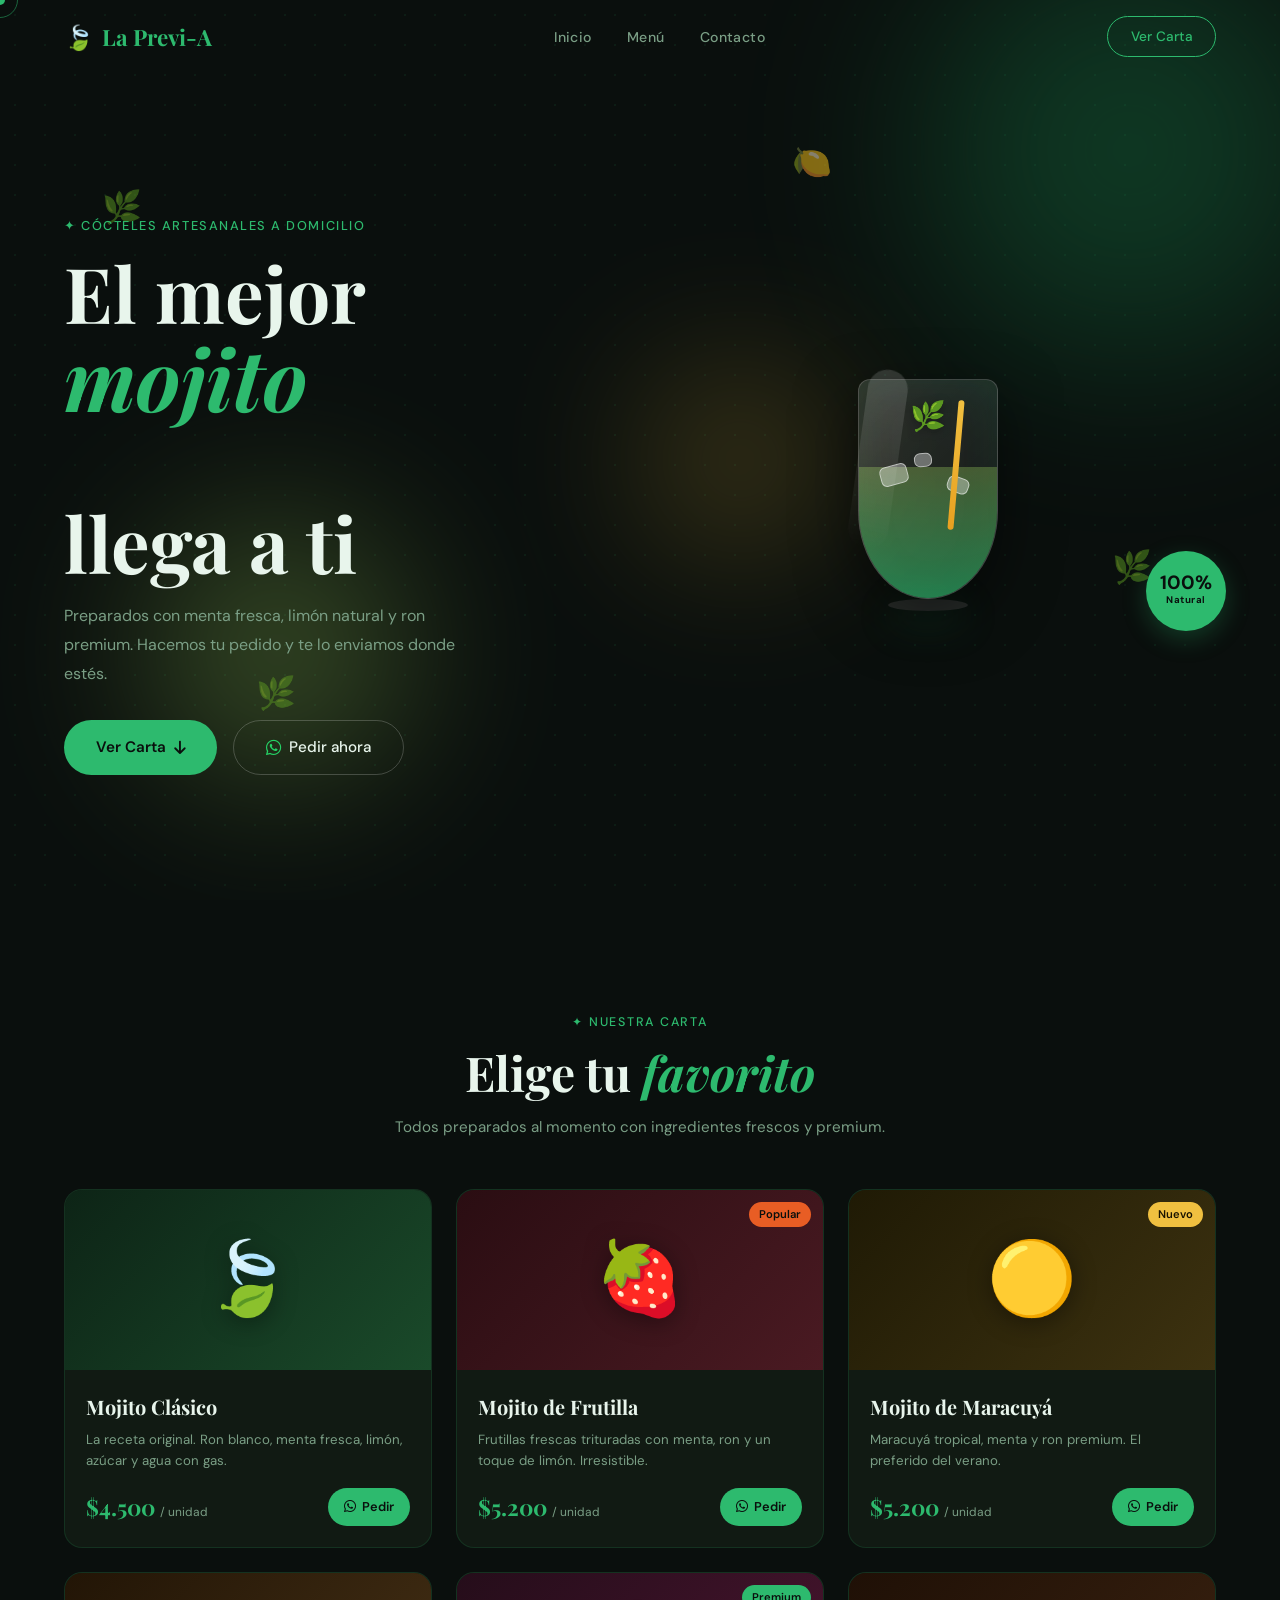
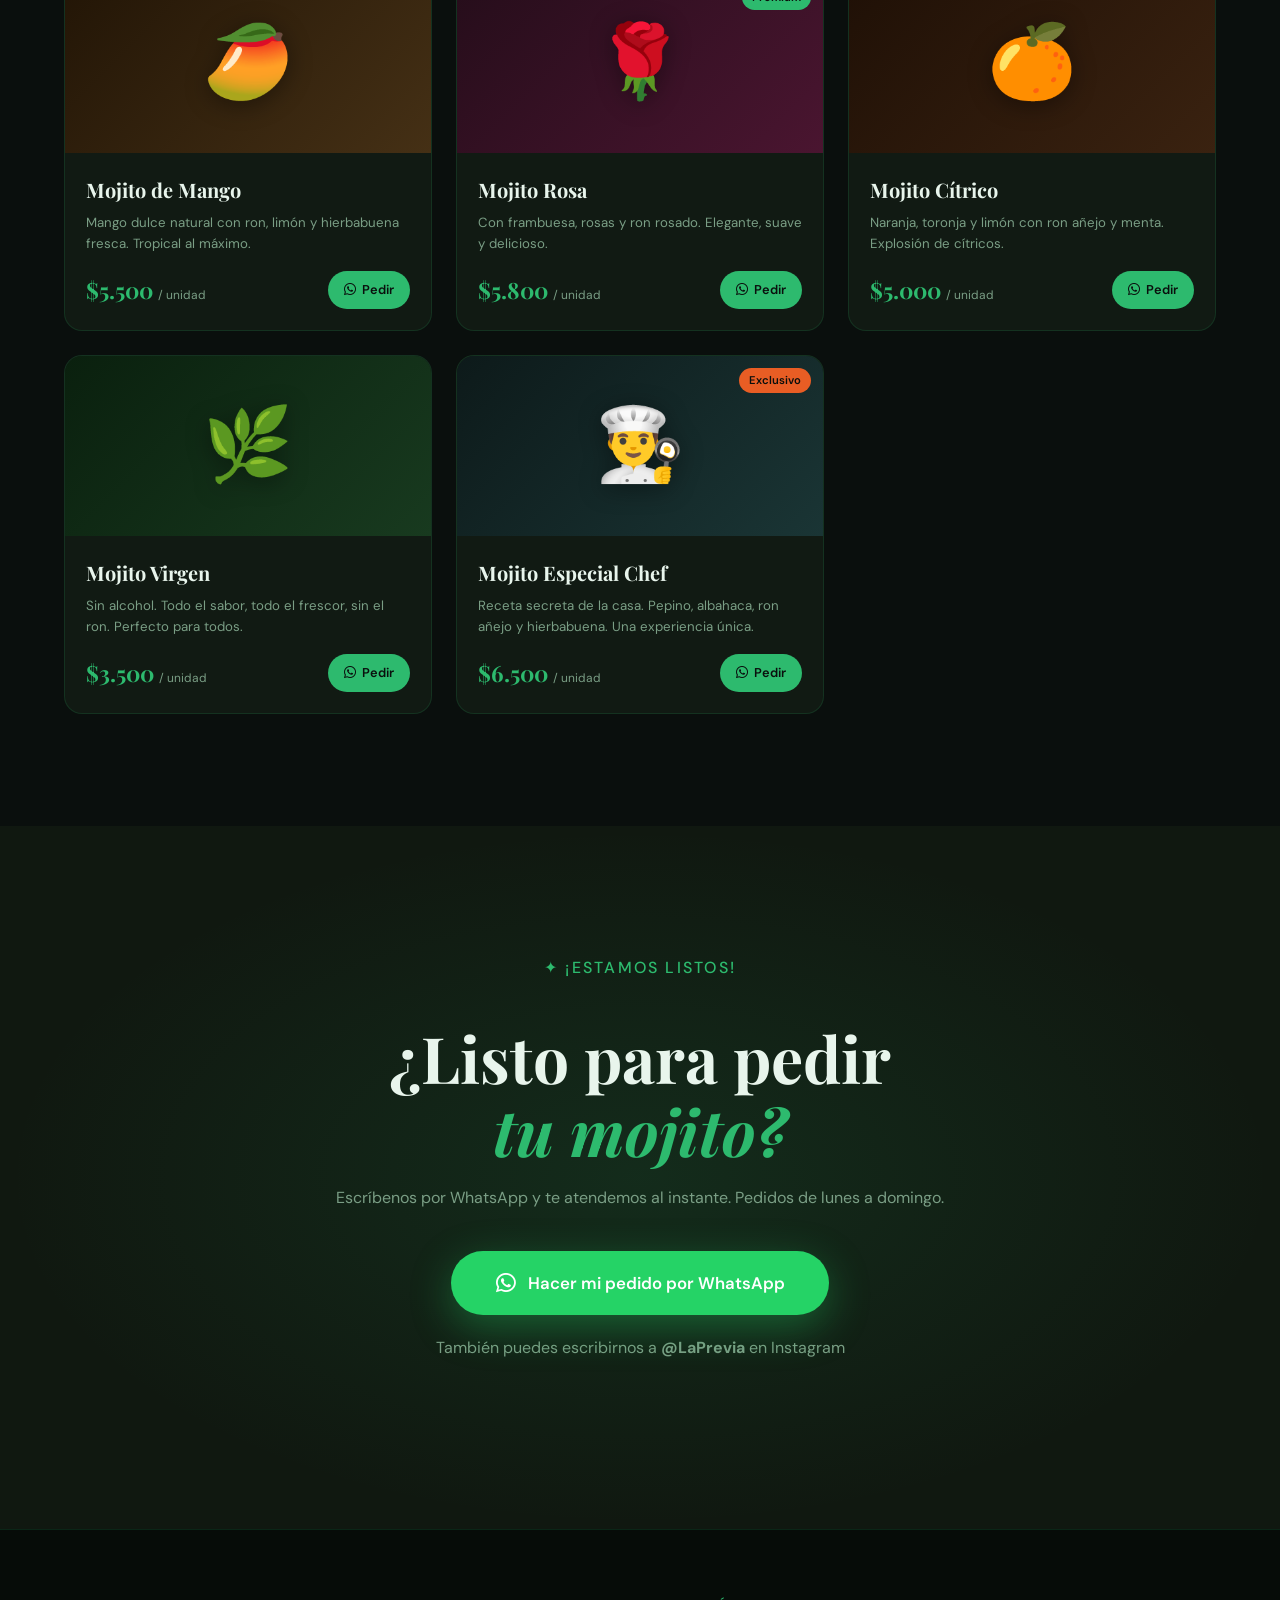
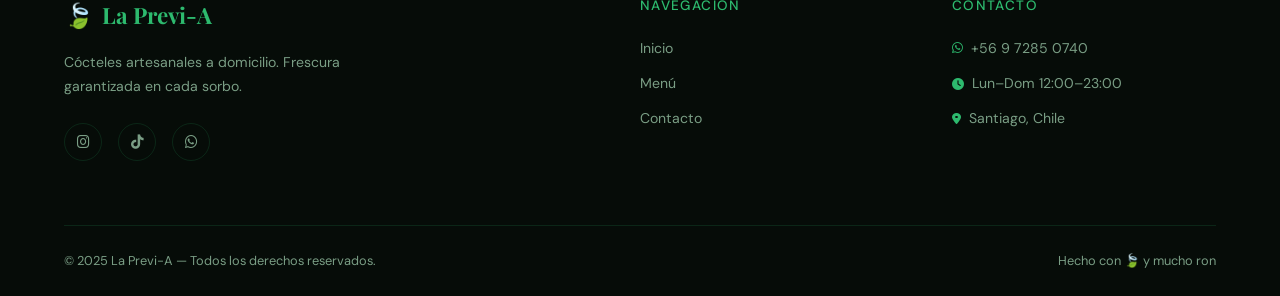
==== index.html @ ab35e369 "Rename inicio.html to index.html" ====
<!DOCTYPE html>
<html lang="es">
<head>
  <meta charset="UTF-8" />
  <meta name="viewport" content="width=device-width, initial-scale=1.0" />
  <title>La Previ-A — Cócteles Artesanales</title>
  <link rel="stylesheet" href="estilo.css" />
  <link href="https://fonts.googleapis.com/css2?family=Playfair+Display:ital,wght@0,400;0,700;1,400&family=DM+Sans:wght@300;400;500&display=swap" rel="stylesheet" />
  <link rel="stylesheet" href="https://cdnjs.cloudflare.com/ajax/libs/font-awesome/6.5.0/css/all.min.css" />
</head>
<body>

  <!-- Cursor personalizado -->
  <div class="cursor" id="cursor"></div>
  <div class="cursor-follower" id="cursor-follower"></div>

  <!-- NAV -->
  <nav class="navbar" id="navbar">
    <div class="nav-logo">
      <span class="logo-icon">🍃</span>
      <span class="logo-text">La Previ-A</span>
    </div>
    <ul class="nav-links">
      <li><a href="#inicio">Inicio</a></li>
      <li><a href="#catalogo">Menú</a></li>
      <li><a href="#contacto">Contacto</a></li>
    </ul>
    <a class="nav-cta" href="#catalogo">Ver Carta</a>
    <button class="hamburger" id="hamburger">
      <span></span><span></span><span></span>
    </button>
  </nav>

  <!-- MOBILE MENU -->
  <div class="mobile-menu" id="mobile-menu">
    <ul>
      <li><a href="#inicio" onclick="closeMobile()">Inicio</a></li>
      <li><a href="#catalogo" onclick="closeMobile()">Menú</a></li>
      <li><a href="#contacto" onclick="closeMobile()">Contacto</a></li>
    </ul>
  </div>

  <!-- HERO -->
  <section class="hero" id="inicio">
    <div class="hero-bg">
      <div class="hero-circles">
        <div class="circle c1"></div>
        <div class="circle c2"></div>
        <div class="circle c3"></div>
      </div>
      <div class="floating-leaves">
        <span class="leaf l1">🌿</span>
        <span class="leaf l2">🌿</span>
        <span class="leaf l3">🍋</span>
        <span class="leaf l4">🌿</span>
      </div>
    </div>
    <div class="hero-content">
      <p class="hero-tag fade-up">✦ Cócteles artesanales a domicilio</p>
      <h1 class="hero-title fade-up">El mejor<br /><em>mojito</em><br />llega a ti</h1>
      <p class="hero-desc fade-up">Preparados con menta fresca, limón natural y ron premium. Hacemos tu pedido y te lo enviamos donde estés.</p>
      <div class="hero-btns fade-up">
        <a href="#catalogo" class="btn-primary">Ver Carta <i class="fa-solid fa-arrow-down"></i></a>
        <a href="https://wa.me/56972850740?text=Hola!%20quiero%20hacer%20un%20pedido%20de%20mojitos%20🍃" target="_blank" class="btn-wsp">
          <i class="fa-brands fa-whatsapp"></i> Pedir ahora
        </a>
      </div>
    </div>
    <div class="hero-visual fade-up">
      <div class="glass-mockup">
        <div class="glass-body">
          <div class="liquid"></div>
          <div class="ice i1"></div>
          <div class="ice i2"></div>
          <div class="ice i3"></div>
          <div class="straw"></div>
          <div class="mint">🌿</div>
        </div>
        <div class="glass-shine"></div>
        <div class="glass-base"></div>
      </div>
      <div class="hero-badge">
        <span class="badge-num">100%</span>
        <span class="badge-txt">Natural</span>
      </div>
    </div>
  </section>



  <!-- CATALOGO -->
  <section class="catalogo" id="catalogo">
    <div class="section-header">
      <p class="section-tag">✦ Nuestra Carta</p>
      <h2 class="section-title">Elige tu <em>favorito</em></h2>
      <p class="section-sub">Todos preparados al momento con ingredientes frescos y premium.</p>
    </div>

    <!-- FILTROS -->


    <div class="cards-grid" id="cards-grid">
      <!-- Cards generadas por JS -->
    </div>
  </section>




  <!-- CTA WASA -->
  <section class="cta-wsp" id="contacto">
    <div class="cta-bg"></div>
    <div class="cta-content">
      <p class="section-tag light">✦ ¡Estamos listos!</p>
      <h2>¿Listo para pedir<br /><em>tu mojito?</em></h2>
      <p>Escríbenos por WhatsApp y te atendemos al instante. Pedidos de lunes a domingo.</p>
      <a href="https://wa.me/56972850740?text=Hola!%20quiero%20hacer%20un%20pedido%20de%20mojitos%20🍃" target="_blank" class="btn-wsp-big">
        <i class="fa-brands fa-whatsapp"></i>
        Hacer mi pedido por WhatsApp
        <span class="pulse-ring"></span>
      </a>
      <p class="cta-note">También puedes escribirnos a <strong>@LaPrevia</strong> en Instagram</p>
    </div>
  </section>

  <!-- FOOTER -->
  <footer class="footer">
    <div class="footer-top">
      <div class="footer-brand">
        <div class="nav-logo"><span class="logo-icon">🍃</span><span class="logo-text">La Previ-A</span></div>
        <p>Cócteles artesanales a domicilio. Frescura garantizada en cada sorbo.</p>
        <div class="socials">
          <a href="#"><i class="fa-brands fa-instagram"></i></a>
          <a href="#"><i class="fa-brands fa-tiktok"></i></a>
          <a href="https://wa.me/56972850740" target="_blank"><i class="fa-brands fa-whatsapp"></i></a>
        </div>
      </div>
      <div class="footer-links">
        <h4>Navegación</h4>
        <ul>
          <li><a href="#inicio">Inicio</a></li>
          <li><a href="#catalogo">Menú</a></li>
          <li><a href="#contacto">Contacto</a></li>
        </ul>
      </div>
      <div class="footer-links">
        <h4>Contacto</h4>
        <ul>
          <li><i class="fa-brands fa-whatsapp"></i> +56 9 7285 0740</li>
          <li><i class="fa-solid fa-clock"></i> Lun–Dom 12:00–23:00</li>
          <li><i class="fa-solid fa-location-dot"></i> Santiago, Chile</li>
        </ul>
      </div>
    </div>
    <div class="footer-bottom">
      <p>© 2025 La Previ-A — Todos los derechos reservados.</p>
      <p>Hecho con 🍃 y mucho ron</p>
    </div>
  </footer>

  <script src=".js"></script>
</body>
</html>
---- estilo.css ----
/* ===========================
   VARIABLES & RESET
=========================== */
:root {
  --verde: #2dba6e;
  --verde-dark: #1a9455;
  --verde-glow: rgba(45, 186, 110, 0.25);
  --lima: #a8e063;
  --oro: #f0c040;
  --bg: #0a0f0d;
  --bg2: #101810;
  --bg3: #152014;
  --card: #111a13;
  --card2: #162118;
  --border: rgba(45, 186, 110, 0.15);
  --text: #e8f5ec;
  --text-muted: #7a9e85;
  --font-display: 'Playfair Display', serif;
  --font-body: 'DM Sans', sans-serif;
  --radius: 18px;
  --radius-sm: 10px;
  --shadow: 0 20px 60px rgba(0,0,0,0.6);
  --transition: 0.3s cubic-bezier(0.4, 0, 0.2, 1);
}

*, *::before, *::after { box-sizing: border-box; margin: 0; padding: 0; }

html { scroll-behavior: smooth; }

body {
  background: var(--bg);
  color: var(--text);
  font-family: var(--font-body);
  font-size: 16px;
  line-height: 1.7;
  overflow-x: hidden;
  cursor: none;
}

a { text-decoration: none; color: inherit; }
ul { list-style: none; }
em { font-style: italic; color: var(--verde); }

/* ===========================
   CURSOR
=========================== */
.cursor {
  width: 10px; height: 10px;
  background: var(--verde);
  border-radius: 50%;
  position: fixed; top: 0; left: 0;
  pointer-events: none; z-index: 9999;
  transform: translate(-50%, -50%);
  transition: transform 0.1s;
}
.cursor-follower {
  width: 36px; height: 36px;
  border: 1.5px solid var(--verde);
  border-radius: 50%;
  position: fixed; top: 0; left: 0;
  pointer-events: none; z-index: 9998;
  transform: translate(-50%, -50%);
  transition: transform 0.15s, opacity 0.3s;
  opacity: 0.5;
}

/* ===========================
   NAVBAR
=========================== */
.navbar {
  position: fixed; top: 0; left: 0; right: 0; z-index: 1000;
  display: flex; align-items: center; justify-content: space-between;
  padding: 1rem 5%;
  background: transparent;
  transition: background var(--transition), backdrop-filter var(--transition), box-shadow var(--transition);
}
.navbar.scrolled {
  background: rgba(10, 15, 13, 0.92);
  backdrop-filter: blur(16px);
  box-shadow: 0 1px 0 var(--border);
}

.nav-logo { display: flex; align-items: center; gap: 8px; font-family: var(--font-display); font-size: 1.4rem; font-weight: 700; }
.logo-icon { font-size: 1.5rem; }
.logo-text { color: var(--verde); }

.nav-links { display: flex; gap: 2.2rem; }
.nav-links a {
  font-size: 0.88rem; font-weight: 500; letter-spacing: 0.03em;
  color: var(--text-muted);
  position: relative; padding-bottom: 2px;
  transition: color var(--transition);
}
.nav-links a::after {
  content: ''; position: absolute; left: 0; bottom: 0;
  width: 0; height: 1.5px; background: var(--verde);
  transition: width var(--transition);
}
.nav-links a:hover { color: var(--text); }
.nav-links a:hover::after { width: 100%; }

.nav-cta {
  padding: 0.5rem 1.4rem;
  border: 1.5px solid var(--verde);
  border-radius: 50px;
  font-size: 0.85rem; font-weight: 500;
  color: var(--verde);
  transition: background var(--transition), color var(--transition);
}
.nav-cta:hover { background: var(--verde); color: var(--bg); }

.hamburger { display: none; flex-direction: column; gap: 5px; background: none; border: none; cursor: pointer; padding: 4px; }
.hamburger span { display: block; width: 22px; height: 1.5px; background: var(--text); transition: var(--transition); }

/* ===========================
   MOBILE MENU
=========================== */
.mobile-menu {
  position: fixed; top: 0; left: 0; right: 0; bottom: 0; z-index: 900;
  background: var(--bg);
  display: flex; align-items: center; justify-content: center;
  transform: translateX(100%);
  transition: transform var(--transition);
}
.mobile-menu.open { transform: translateX(0); }
.mobile-menu ul { display: flex; flex-direction: column; gap: 2rem; text-align: center; }
.mobile-menu a { font-family: var(--font-display); font-size: 2rem; color: var(--text); }
.mobile-menu a:hover { color: var(--verde); }

/* ===========================
   BOTONES
=========================== */
.btn-primary {
  display: inline-flex; align-items: center; gap: 8px;
  padding: 0.85rem 2rem;
  background: var(--verde);
  color: var(--bg);
  font-weight: 600; font-size: 0.95rem;
  border-radius: 50px;
  transition: background var(--transition), transform var(--transition), box-shadow var(--transition);
  box-shadow: 0 0 0 0 var(--verde-glow);
}
.btn-primary:hover {
  background: var(--verde-dark);
  transform: translateY(-2px);
  box-shadow: 0 8px 30px var(--verde-glow);
}

.btn-wsp {
  display: inline-flex; align-items: center; gap: 8px;
  padding: 0.85rem 2rem;
  background: transparent;
  border: 1.5px solid rgba(255,255,255,0.2);
  color: var(--text);
  font-weight: 500; font-size: 0.95rem;
  border-radius: 50px;
  transition: border-color var(--transition), background var(--transition);
}
.btn-wsp:hover { border-color: #25d366; background: rgba(37, 211, 102, 0.1); }
.btn-wsp i { color: #25d366; font-size: 1.1rem; }

/* ===========================
   FADE-UP ANIMATION
=========================== */
.fade-up {
  opacity: 0;
  transform: translateY(30px);
  transition: opacity 0.7s ease, transform 0.7s ease;
}
.fade-up.visible { opacity: 1; transform: translateY(0); }
.fade-up:nth-child(1) { transition-delay: 0.1s; }
.fade-up:nth-child(2) { transition-delay: 0.2s; }
.fade-up:nth-child(3) { transition-delay: 0.35s; }
.fade-up:nth-child(4) { transition-delay: 0.5s; }

/* ===========================
   HERO
=========================== */
.hero {
  min-height: 100vh;
  display: grid; grid-template-columns: 1fr 1fr;
  align-items: center;
  padding: 0 5%;
  padding-top: 90px;
  position: relative;
  overflow: hidden;
}

.hero-bg { position: absolute; inset: 0; pointer-events: none; }

.hero-circles .circle {
  position: absolute; border-radius: 50%;
  filter: blur(80px); opacity: 0.4;
}
.c1 { width: 500px; height: 500px; background: radial-gradient(circle, #1a9455, transparent); top: -100px; right: -100px; }
.c2 { width: 300px; height: 300px; background: radial-gradient(circle, #a8e063, transparent); bottom: 100px; left: 10%; opacity: 0.2; }
.c3 { width: 200px; height: 200px; background: radial-gradient(circle, #f0c040, transparent); top: 40%; left: 50%; opacity: 0.15; }

/* Fondo con textura de puntos */
.hero::before {
  content: '';
  position: absolute; inset: 0;
  background-image: radial-gradient(circle, rgba(45,186,110,0.08) 1px, transparent 1px);
  background-size: 30px 30px;
  pointer-events: none;
}

.floating-leaves .leaf {
  position: absolute; font-size: 2rem;
  animation: floatLeaf 6s ease-in-out infinite;
  opacity: 0.5;
}
.l1 { top: 20%; left: 8%; animation-delay: 0s; }
.l2 { top: 60%; right: 10%; animation-delay: 1.5s; }
.l3 { top: 15%; right: 35%; animation-delay: 3s; font-size: 1.4rem; }
.l4 { bottom: 20%; left: 20%; animation-delay: 2s; font-size: 1.6rem; }

@keyframes floatLeaf {
  0%, 100% { transform: translateY(0) rotate(0deg); }
  50% { transform: translateY(-18px) rotate(8deg); }
}

.hero-content { z-index: 1; }

.hero-tag {
  font-size: 0.8rem; letter-spacing: 0.12em; font-weight: 500;
  color: var(--verde); text-transform: uppercase;
  margin-bottom: 1rem;
}

.hero-title {
  font-family: var(--font-display);
  font-size: clamp(3.5rem, 6vw, 5.5rem);
  line-height: 1.05;
  font-weight: 700;
  margin-bottom: 1.2rem;
}
.hero-title em { display: block; font-style: italic; color: var(--verde); font-size: 110%; }

.hero-desc {
  font-size: 1rem; color: var(--text-muted); max-width: 420px;
  margin-bottom: 2rem; line-height: 1.8;
}

.hero-btns { display: flex; gap: 1rem; flex-wrap: wrap; }

/* COPA ANIMADA */
.hero-visual {
  display: flex; justify-content: center; align-items: center;
  position: relative; z-index: 1;
}

.glass-mockup {
  position: relative; width: 180px;
  animation: glassFloat 4s ease-in-out infinite;
}

@keyframes glassFloat {
  0%, 100% { transform: translateY(0); }
  50% { transform: translateY(-18px); }
}

.glass-body {
  width: 140px; height: 220px; margin: 0 auto;
  background: linear-gradient(135deg, rgba(255,255,255,0.12), rgba(255,255,255,0.04));
  border: 1.5px solid rgba(255,255,255,0.18);
  border-radius: 12px 12px 50% 50% / 12px 12px 40% 40%;
  position: relative; overflow: hidden;
  backdrop-filter: blur(6px);
  box-shadow: inset 0 0 40px rgba(45,186,110,0.08), 0 20px 60px rgba(0,0,0,0.5);
}

.liquid {
  position: absolute; bottom: 0; left: 0; right: 0;
  height: 60%; 
  background: linear-gradient(to top, rgba(45,186,110,0.6), rgba(168,224,99,0.3));
  animation: liquidWave 3s ease-in-out infinite;
}
@keyframes liquidWave {
  0%, 100% { height: 60%; }
  50% { height: 58%; }
}

.ice {
  position: absolute;
  background: rgba(255,255,255,0.35);
  border-radius: 6px;
  border: 1px solid rgba(255,255,255,0.5);
}
.i1 { width: 28px; height: 20px; bottom: 52%; left: 15%; transform: rotate(-15deg); }
.i2 { width: 22px; height: 16px; bottom: 48%; right: 20%; transform: rotate(20deg); }
.i3 { width: 18px; height: 14px; bottom: 60%; left: 40%; transform: rotate(-5deg); }

.straw {
  position: absolute; right: 38px; top: 20px;
  width: 6px; height: 130px;
  background: linear-gradient(to bottom, #f0c040, #e8a020);
  border-radius: 3px;
  transform: rotate(5deg);
}

.mint {
  position: absolute; top: 12px; left: 50%;
  transform: translateX(-50%);
  font-size: 1.8rem;
  filter: drop-shadow(0 2px 4px rgba(0,0,0,0.3));
}

.glass-shine {
  position: absolute; top: -10px; left: 20px;
  width: 40px; height: 180px;
  background: linear-gradient(to bottom, rgba(255,255,255,0.15), transparent);
  transform: rotate(8deg); border-radius: 20px;
  pointer-events: none;
}

.glass-base {
  width: 80px; height: 12px; margin: 0 auto;
  background: rgba(255,255,255,0.12);
  border-radius: 50%;
  box-shadow: 0 10px 40px rgba(45,186,110,0.3);
}

.hero-badge {
  position: absolute; bottom: -20px; right: -10px;
  background: var(--verde);
  color: var(--bg);
  border-radius: 50%;
  width: 80px; height: 80px;
  display: flex; flex-direction: column;
  align-items: center; justify-content: center;
  font-weight: 700; box-shadow: 0 8px 24px var(--verde-glow);
  animation: badgePop 2s ease-in-out infinite;
}
@keyframes badgePop {
  0%, 100% { transform: scale(1); }
  50% { transform: scale(1.06); }
}
.badge-num { font-size: 1.2rem; line-height: 1; }
.badge-txt { font-size: 0.6rem; letter-spacing: 0.05em; }

/* ===========================
   STATS BAR
=========================== */
.stats-bar {
  display: flex; align-items: center; justify-content: center;
  gap: 0; padding: 3rem 5%;
  background: var(--bg2);
  border-top: 1px solid var(--border);
  border-bottom: 1px solid var(--border);
}
.stat {
  flex: 1; text-align: center; padding: 1rem 2rem;
}
.stat-num {
  font-family: var(--font-display);
  font-size: 3rem; font-weight: 700;
  color: var(--verde); display: inline;
}
.stat span:last-of-type { font-size: 2rem; color: var(--verde); }
.stat p { font-size: 0.8rem; color: var(--text-muted); letter-spacing: 0.08em; text-transform: uppercase; margin-top: 2px; }
.stat-div { width: 1px; height: 60px; background: var(--border); }

/* ===========================
   CATALOGO
=========================== */
.catalogo { padding: 7rem 5%; background: var(--bg); }

.section-header { text-align: center; margin-bottom: 3rem; }
.section-tag {
  font-size: 0.78rem; letter-spacing: 0.14em; font-weight: 500;
  color: var(--verde); text-transform: uppercase; margin-bottom: 0.7rem;
}
.section-title {
  font-family: var(--font-display);
  font-size: clamp(2rem, 4vw, 3rem);
  font-weight: 700; line-height: 1.2; margin-bottom: 0.8rem;
}
.section-sub { color: var(--text-muted); max-width: 500px; margin: 0 auto; font-size: 0.95rem; }

/* FILTROS */
.filtros {
  display: flex; gap: 0.7rem; justify-content: center;
  flex-wrap: wrap; margin-bottom: 3rem;
}
.filtro-btn {
  padding: 0.5rem 1.4rem;
  border-radius: 50px;
  border: 1.5px solid var(--border);
  background: transparent;
  color: var(--text-muted);
  font-family: var(--font-body);
  font-size: 0.85rem; font-weight: 500;
  cursor: pointer;
  transition: all var(--transition);
}
.filtro-btn.active, .filtro-btn:hover {
  background: var(--verde);
  border-color: var(--verde);
  color: var(--bg);
}

/* CARDS */
.cards-grid {
  display: grid;
  grid-template-columns: repeat(auto-fill, minmax(280px, 1fr));
  gap: 1.5rem;
}

.mojito-card {
  background: var(--card);
  border: 1px solid var(--border);
  border-radius: var(--radius);
  overflow: hidden;
  transition: transform var(--transition), box-shadow var(--transition), border-color var(--transition);
  cursor: pointer;
  position: relative;
}
.mojito-card:hover {
  transform: translateY(-6px);
  box-shadow: 0 20px 50px rgba(45,186,110,0.15);
  border-color: rgba(45,186,110,0.4);
}

.card-emoji-bg {
  height: 180px;
  display: flex; align-items: center; justify-content: center;
  font-size: 4.5rem;
  position: relative;
  overflow: hidden;
}
.card-emoji-bg::before {
  content: '';
  position: absolute; inset: 0;
  background: var(--card-bg, linear-gradient(135deg, #152014, #1a2e1a));
}
.card-emoji { position: relative; z-index: 1; filter: drop-shadow(0 4px 12px rgba(0,0,0,0.4)); }

.card-badge-top {
  position: absolute; top: 12px; right: 12px; z-index: 2;
  padding: 3px 10px;
  border-radius: 50px;
  font-size: 0.7rem; font-weight: 600;
  background: var(--verde); color: var(--bg);
}
.card-badge-top.hot { background: #e85d24; }
.card-badge-top.new { background: var(--oro); color: #1a1400; }

.card-body { padding: 1.3rem; }
.card-name {
  font-family: var(--font-display);
  font-size: 1.25rem; font-weight: 700;
  margin-bottom: 0.3rem;
}
.card-desc { font-size: 0.83rem; color: var(--text-muted); margin-bottom: 1rem; line-height: 1.6; }

.card-footer {
  display: flex; align-items: center; justify-content: space-between;
}
.card-price {
  font-size: 1.4rem; font-weight: 700;
  font-family: var(--font-display); color: var(--verde);
}
.card-price small { font-size: 0.75rem; color: var(--text-muted); font-family: var(--font-body); font-weight: 400; }

.card-btn {
  display: inline-flex; align-items: center; gap: 6px;
  padding: 0.5rem 1rem;
  background: var(--verde);
  color: var(--bg);
  border-radius: 50px;
  font-size: 0.8rem; font-weight: 600;
  border: none; cursor: pointer;
  font-family: var(--font-body);
  transition: background var(--transition), transform var(--transition);
}
.card-btn:hover { background: var(--verde-dark); transform: scale(1.05); }
.card-btn i { font-size: 0.85rem; }

/* ===========================
   NOSOTROS
=========================== */
.nosotros {
  padding: 7rem 5%;
  display: grid; grid-template-columns: 1fr 1fr;
  gap: 5rem; align-items: center;
  background: var(--bg2);
}

.img-frame {
  width: 100%; aspect-ratio: 4/5;
  border-radius: var(--radius);
  border: 1px solid var(--border);
  overflow: hidden; position: relative;
}

.img-placeholder {
  width: 100%; height: 100%;
  background: linear-gradient(135deg, var(--bg3), var(--card2));
  display: flex; flex-direction: column;
  align-items: center; justify-content: center;
  gap: 1rem;
}
.img-placeholder span { font-size: 6rem; filter: drop-shadow(0 8px 24px rgba(45,186,110,0.3)); }
.img-placeholder p { font-family: var(--font-display); font-size: 1.5rem; color: var(--text-muted); }

.nosotros-content .section-title { text-align: left; }
.nosotros-content p { color: var(--text-muted); margin-bottom: 1.8rem; line-height: 1.8; }

.feature-list { margin-bottom: 2rem; display: flex; flex-direction: column; gap: 0.7rem; }
.feature-list li { display: flex; align-items: center; gap: 0.8rem; font-size: 0.9rem; }
.feature-list i { color: var(--verde); font-size: 0.8rem; }

/* ===========================
   TESTIMONIOS
=========================== */
.testimonios {
  padding: 7rem 5%;
  background: var(--bg);
}

.testimonios-grid {
  display: grid; grid-template-columns: repeat(3, 1fr);
  gap: 1.5rem; margin-top: 3rem;
}

.testimonio-card {
  background: var(--card);
  border: 1px solid var(--border);
  border-radius: var(--radius);
  padding: 2rem;
  transition: transform var(--transition);
}
.testimonio-card:hover { transform: translateY(-4px); }
.testimonio-card.featured {
  background: linear-gradient(135deg, var(--bg3), var(--card2));
  border-color: rgba(45,186,110,0.3);
  transform: translateY(-10px);
  box-shadow: 0 20px 50px rgba(45,186,110,0.1);
}

.stars { color: var(--oro); font-size: 1rem; margin-bottom: 1rem; letter-spacing: 2px; }
.testimonio-card p { font-size: 0.9rem; color: var(--text-muted); line-height: 1.7; margin-bottom: 1.5rem; font-style: italic; }

.autor { display: flex; align-items: center; gap: 0.8rem; }
.avatar {
  width: 40px; height: 40px; border-radius: 50%;
  background: var(--verde-dark);
  display: flex; align-items: center; justify-content: center;
  font-weight: 700; color: white; font-size: 0.9rem;
  flex-shrink: 0;
}
.autor strong { display: block; font-size: 0.9rem; }
.autor small { color: var(--text-muted); font-size: 0.78rem; }

/* ===========================
   CTA WHATSAPP
=========================== */
.cta-wsp {
  padding: 8rem 5%;
  text-align: center;
  background: var(--bg2);
  position: relative;
  overflow: hidden;
}

.cta-bg {
  position: absolute; inset: 0;
  background: radial-gradient(ellipse at center, rgba(45,186,110,0.12) 0%, transparent 70%);
  pointer-events: none;
}

.cta-content { position: relative; z-index: 1; }

.section-tag.light { color: var(--verde); }
.cta-content h2 {
  font-family: var(--font-display);
  font-size: clamp(2.5rem, 5vw, 4rem);
  font-weight: 700; margin-bottom: 1rem; line-height: 1.15;
}
.cta-content p { color: var(--text-muted); margin-bottom: 2.5rem; font-size: 1rem; }

.btn-wsp-big {
  display: inline-flex; align-items: center; gap: 12px;
  padding: 1.1rem 2.8rem;
  background: #25d366;
  color: white;
  font-size: 1.05rem; font-weight: 600;
  border-radius: 50px;
  position: relative;
  box-shadow: 0 12px 40px rgba(37,211,102,0.35);
  transition: transform var(--transition), box-shadow var(--transition);
}
.btn-wsp-big i { font-size: 1.4rem; }
.btn-wsp-big:hover {
  transform: translateY(-3px) scale(1.03);
  box-shadow: 0 20px 50px rgba(37,211,102,0.5);
}

.pulse-ring {
  position: absolute; inset: -4px;
  border: 2px solid #25d366;
  border-radius: 50px;
  animation: pulse 2s ease-out infinite;
  opacity: 0;
}
@keyframes pulse {
  0% { transform: scale(1); opacity: 0.7; }
  100% { transform: scale(1.15); opacity: 0; }
}

.cta-note { margin-top: 1.2rem; font-size: 0.85rem; color: var(--text-muted); }

/* ===========================
   FOOTER
=========================== */
.footer {
  background: #060c08;
  border-top: 1px solid var(--border);
  padding: 0 5%;
}

.footer-top {
  display: grid; grid-template-columns: 2fr 1fr 1fr;
  gap: 3rem; padding: 4rem 0;
  border-bottom: 1px solid var(--border);
}

.footer-brand .nav-logo { margin-bottom: 1rem; }
.footer-brand p { font-size: 0.88rem; color: var(--text-muted); line-height: 1.7; max-width: 280px; margin-bottom: 1.5rem; }

.socials { display: flex; gap: 1rem; }
.socials a {
  width: 38px; height: 38px;
  border-radius: 50%;
  border: 1px solid var(--border);
  display: flex; align-items: center; justify-content: center;
  color: var(--text-muted); font-size: 0.9rem;
  transition: all var(--transition);
}
.socials a:hover { border-color: var(--verde); color: var(--verde); }

.footer-links h4 { font-size: 0.85rem; letter-spacing: 0.1em; text-transform: uppercase; color: var(--verde); margin-bottom: 1.2rem; font-weight: 500; }
.footer-links ul { display: flex; flex-direction: column; gap: 0.7rem; }
.footer-links li, .footer-links a { font-size: 0.88rem; color: var(--text-muted); display: flex; align-items: center; gap: 0.5rem; transition: color var(--transition); }
.footer-links a:hover { color: var(--text); }
.footer-links i { font-size: 0.75rem; color: var(--verde); }

.footer-bottom {
  display: flex; align-items: center; justify-content: space-between;
  padding: 1.5rem 0;
  font-size: 0.8rem; color: var(--text-muted);
}

/* ===========================
   RESPONSIVE
=========================== */
@media (max-width: 900px) {
  .hero { grid-template-columns: 1fr; text-align: center; gap: 3rem; padding-top: 100px; }
  .hero-desc { margin: 0 auto 2rem; }
  .hero-btns { justify-content: center; }
  .hero-visual { order: -1; }
  .nav-links, .nav-cta { display: none; }
  .hamburger { display: flex; }
  .nosotros { grid-template-columns: 1fr; gap: 2.5rem; }
  .nosotros-img { max-height: 300px; overflow: hidden; }
  .testimonios-grid { grid-template-columns: 1fr; }
  .testimonio-card.featured { transform: none; }
  .footer-top { grid-template-columns: 1fr 1fr; }
  .footer-brand { grid-column: 1 / -1; }
}

@media (max-width: 600px) {
  .stats-bar { flex-wrap: wrap; gap: 1.5rem; }
  .stat-div { display: none; }
  .footer-top { grid-template-columns: 1fr; }
  .footer-bottom { flex-direction: column; gap: 0.5rem; text-align: center; }
  .hero-title { font-size: 3rem; }
  .cta-content h2 { font-size: 2.2rem; }
}
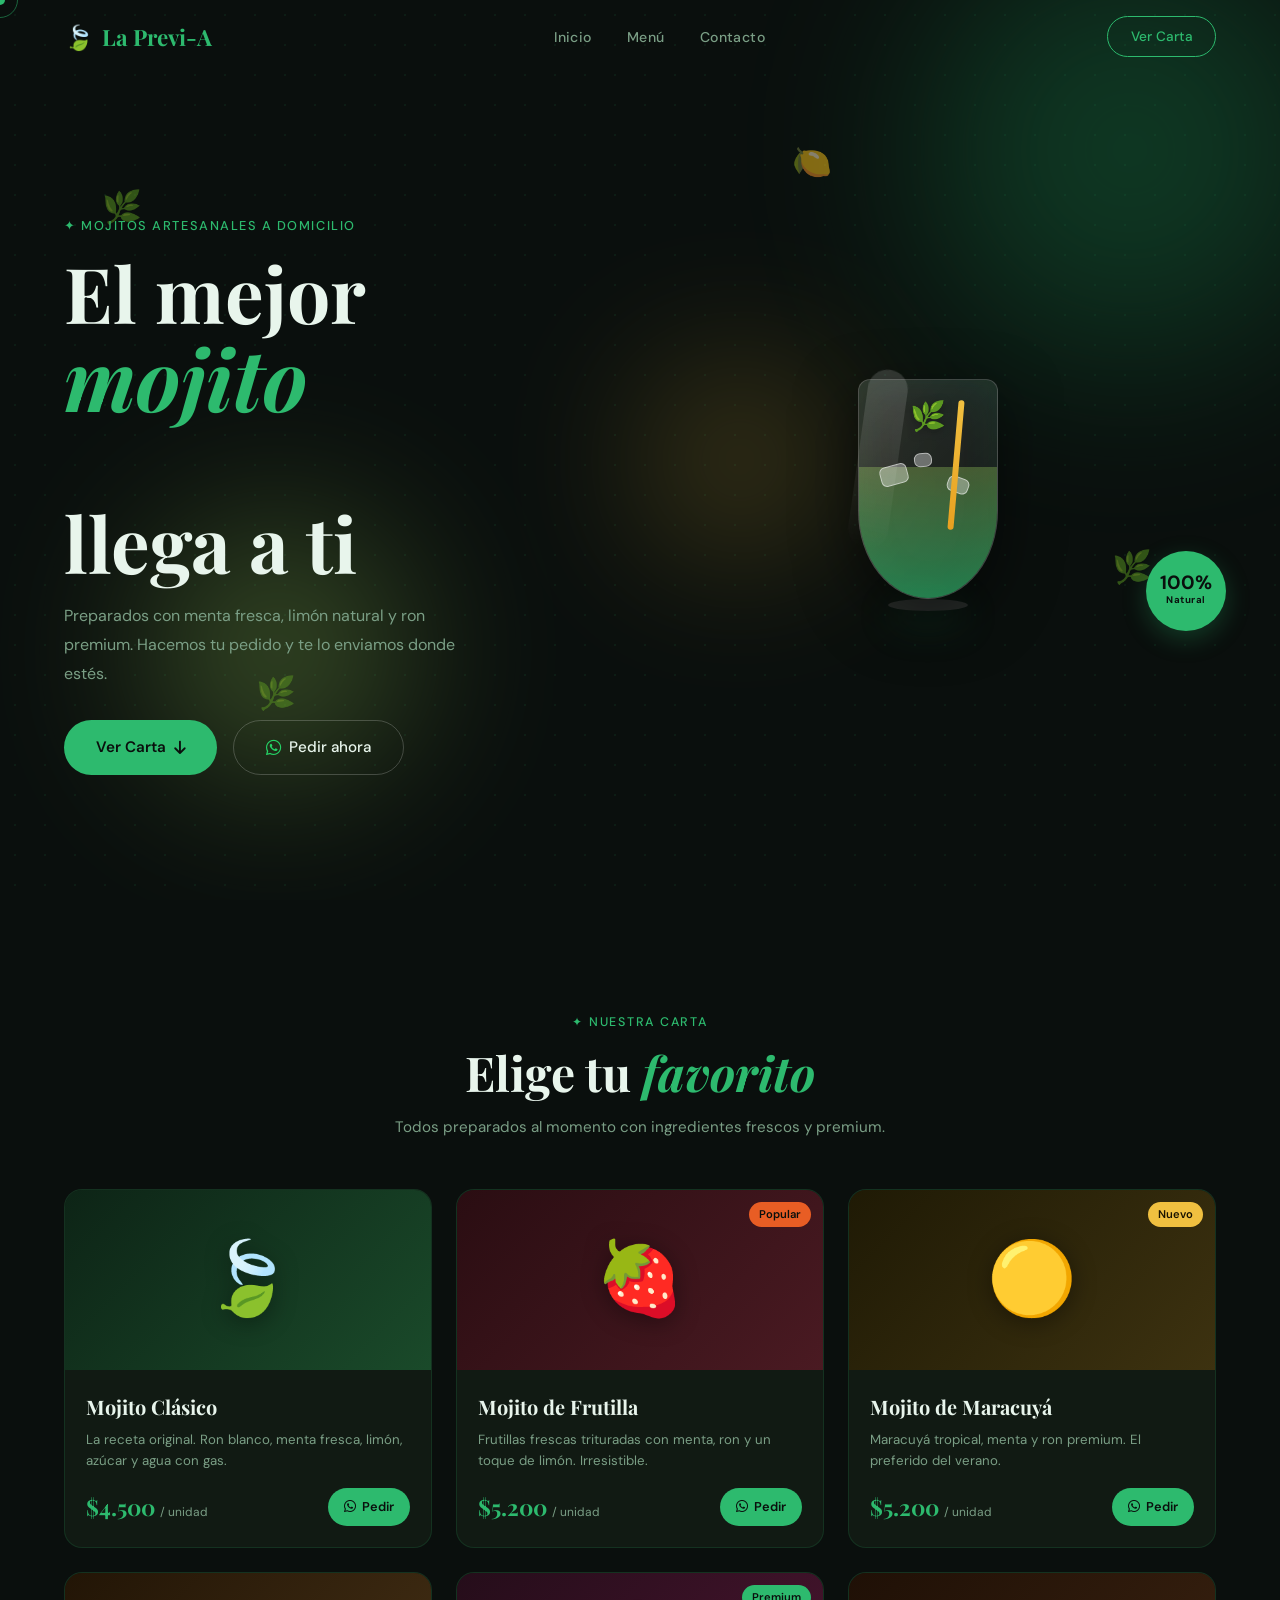
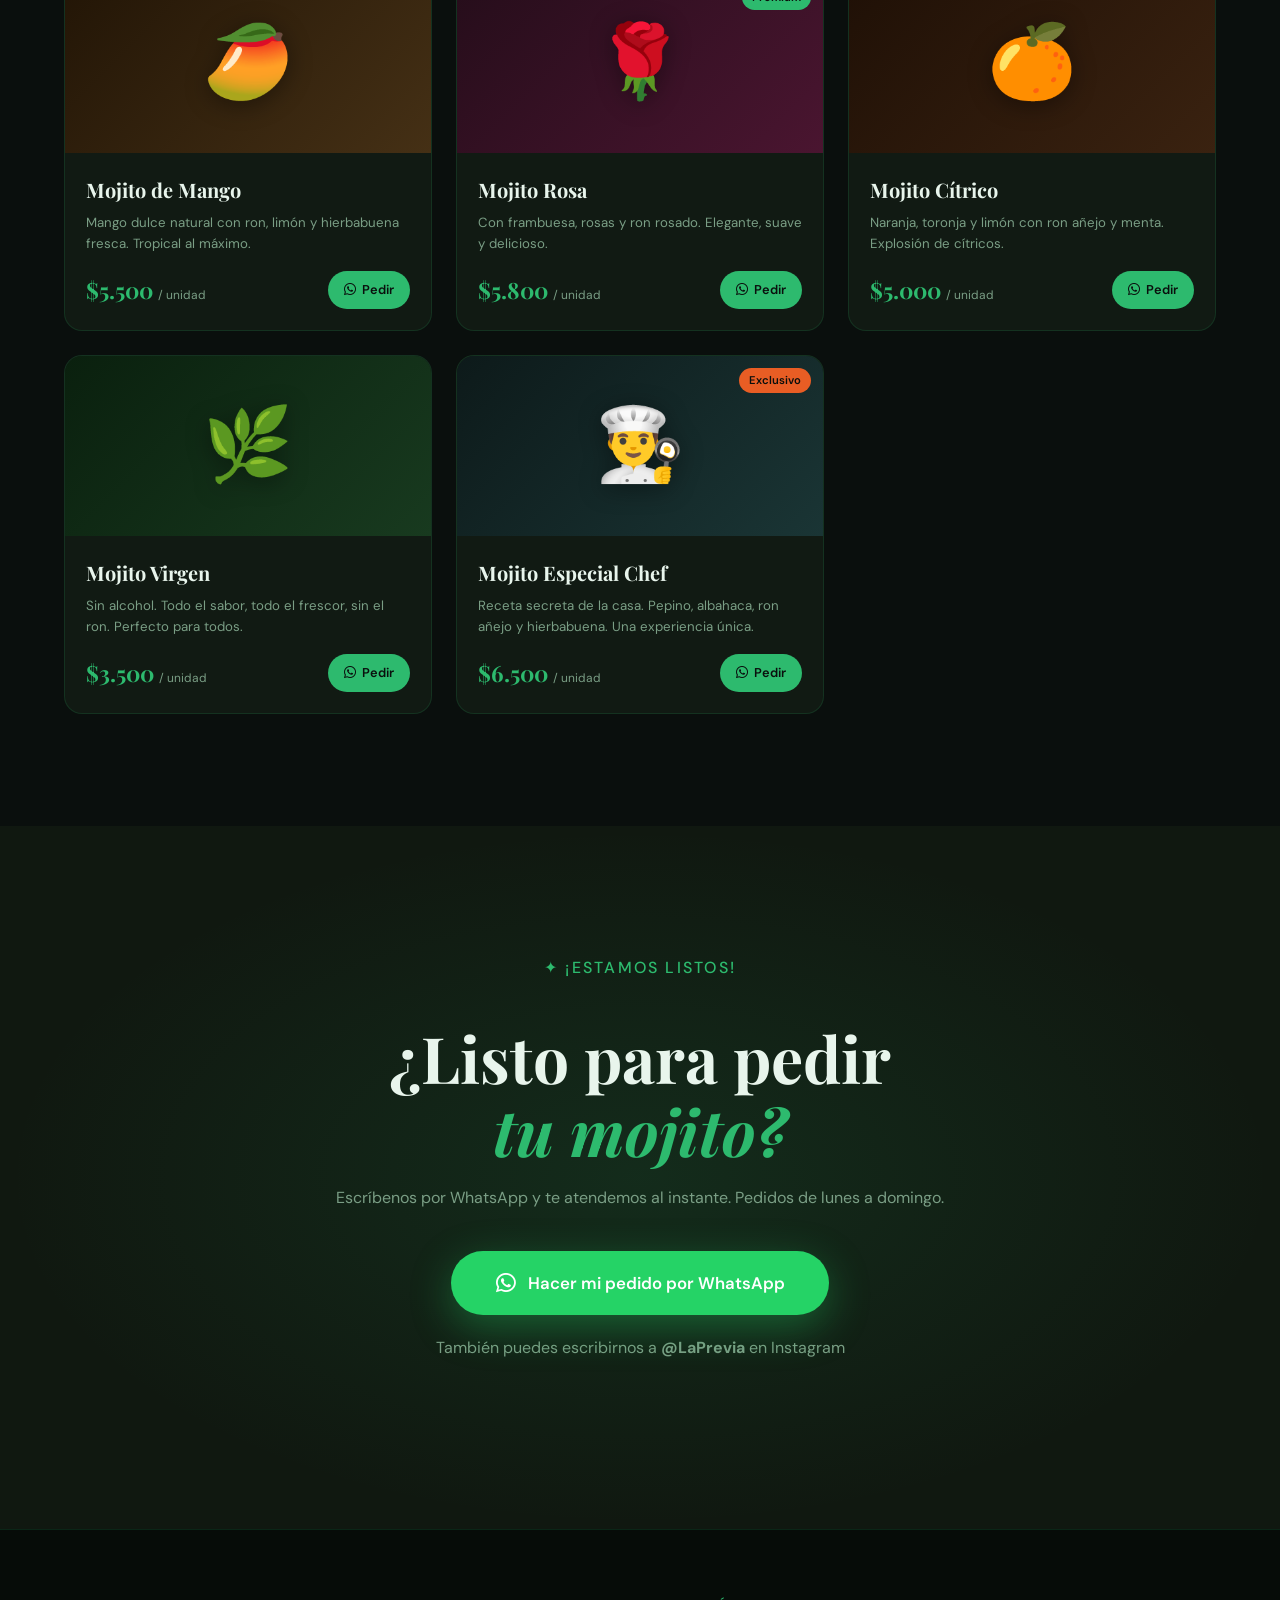
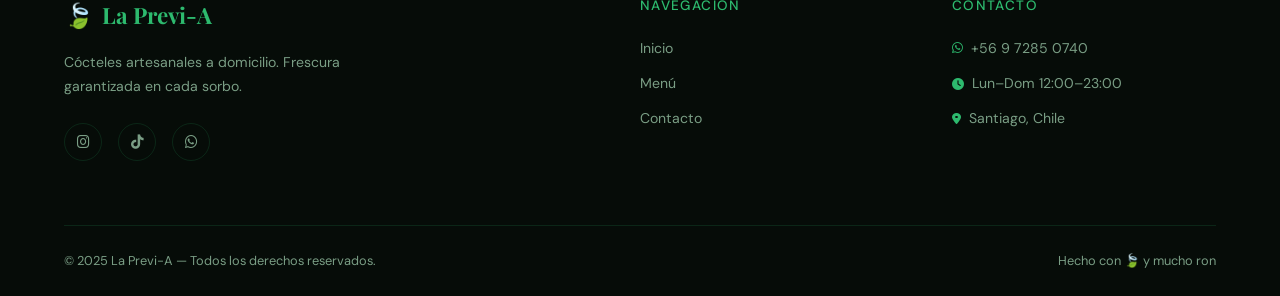
==== commit 53aee58e: "Update title and content for mojitos section" ====
--- a/index.html
+++ b/index.html
@@ -3,7 +3,7 @@
 <head>
   <meta charset="UTF-8" />
   <meta name="viewport" content="width=device-width, initial-scale=1.0" />
-  <title>La Previ-A — Cócteles Artesanales</title>
+  <title>La Previ-A — mojitos Artesanales</title>
   <link rel="stylesheet" href="estilo.css" />
   <link href="https://fonts.googleapis.com/css2?family=Playfair+Display:ital,wght@0,400;0,700;1,400&family=DM+Sans:wght@300;400;500&display=swap" rel="stylesheet" />
   <link rel="stylesheet" href="https://cdnjs.cloudflare.com/ajax/libs/font-awesome/6.5.0/css/all.min.css" />
@@ -56,7 +56,7 @@
       </div>
     </div>
     <div class="hero-content">
-      <p class="hero-tag fade-up">✦ Cócteles artesanales a domicilio</p>
+      <p class="hero-tag fade-up">✦ mojitos artesanales a domicilio</p>
       <h1 class="hero-title fade-up">El mejor<br /><em>mojito</em><br />llega a ti</h1>
       <p class="hero-desc fade-up">Preparados con menta fresca, limón natural y ron premium. Hacemos tu pedido y te lo enviamos donde estés.</p>
       <div class="hero-btns fade-up">
@@ -158,6 +158,6 @@
     </div>
   </footer>
 
-  <script src=".js"></script>
+  <script src="script.js"></script>
 </body>
 </html>
--- a/estilo.css
+++ b/estilo.css
@@ -642,7 +642,7 @@
 
 .footer-links h4 { font-size: 0.85rem; letter-spacing: 0.1em; text-transform: uppercase; color: var(--verde); margin-bottom: 1.2rem; font-weight: 500; }
 .footer-links ul { display: flex; flex-direction: column; gap: 0.7rem; }
-.footer-links li, .footer-links a { font-size: 0.88rem; color: var(--text-muted); display: flex; align-items: center; gap: 0.5rem; transition: color var(--transition); }
+.footer-links li, .footser-links a { font-size: 0.88rem; color: var(--text-muted); display: flex; align-items: center; gap: 0.5rem; transition: color var(--transition); }
 .footer-links a:hover { color: var(--text); }
 .footer-links i { font-size: 0.75rem; color: var(--verde); }
 
@@ -677,4 +677,4 @@
   .footer-bottom { flex-direction: column; gap: 0.5rem; text-align: center; }
   .hero-title { font-size: 3rem; }
   .cta-content h2 { font-size: 2.2rem; }
-}+}
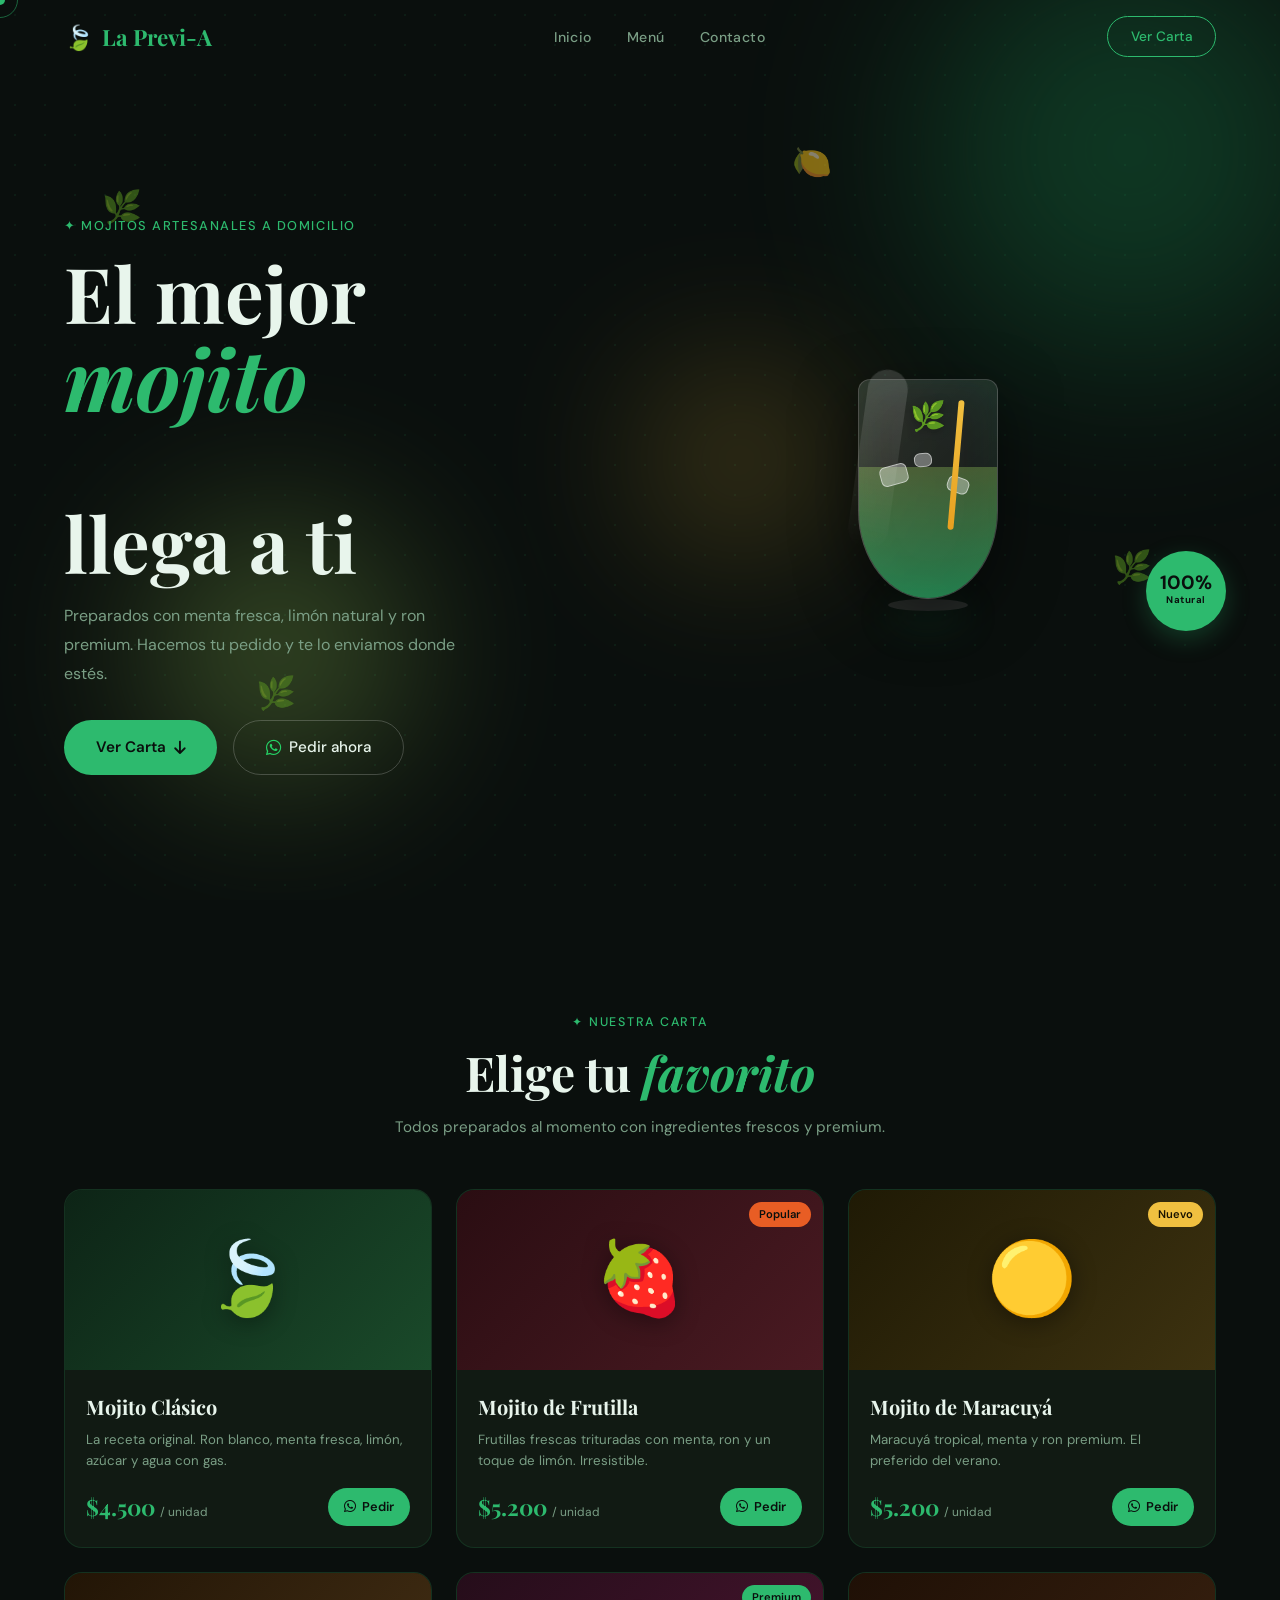
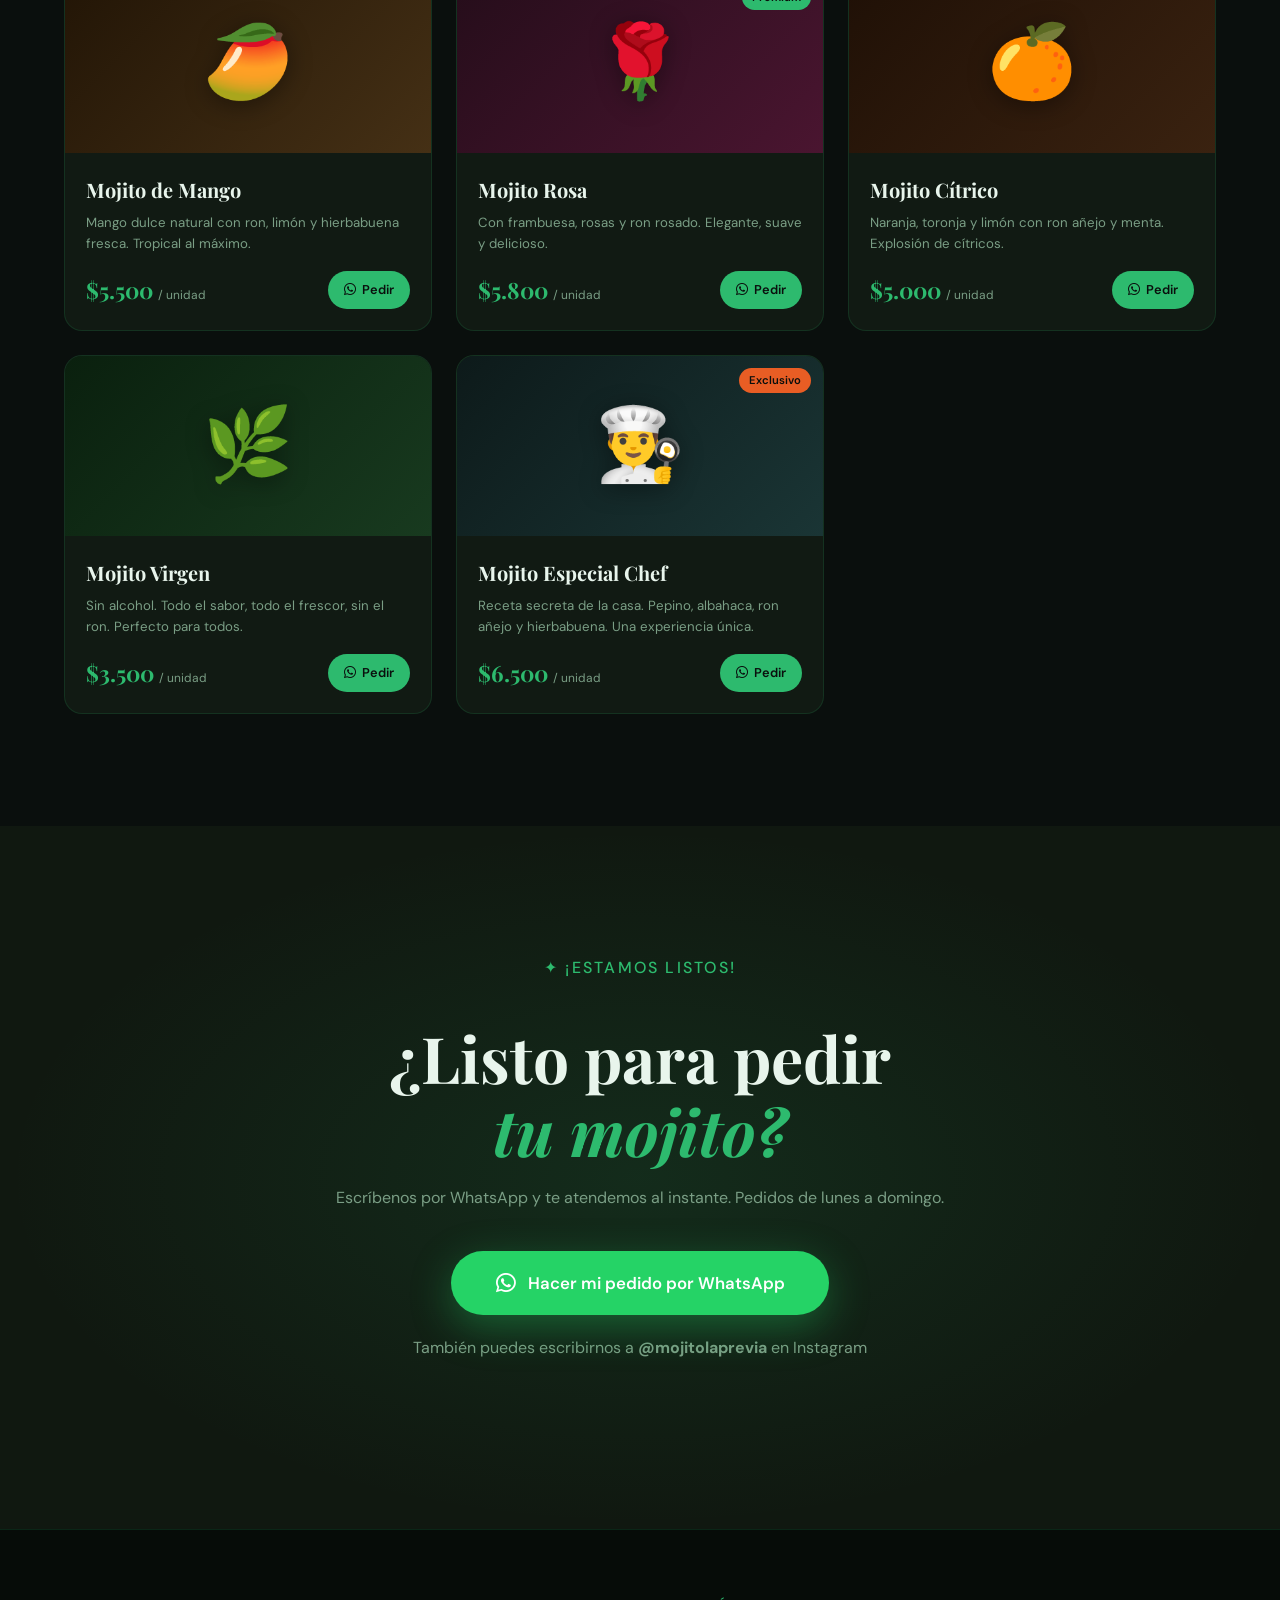
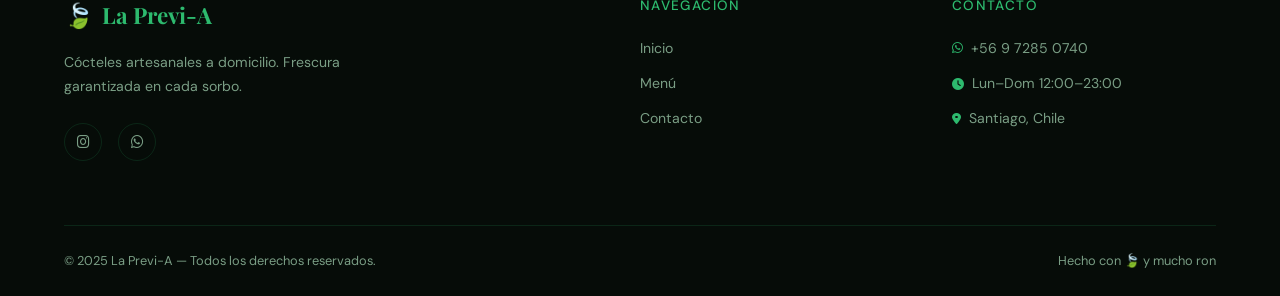
==== commit e07fa99c: "Update index.html" ====
--- a/index.html
+++ b/index.html
@@ -3,7 +3,7 @@
 <head>
   <meta charset="UTF-8" />
   <meta name="viewport" content="width=device-width, initial-scale=1.0" />
-  <title>La Previ-A — mojitos Artesanales</title>
+  <title>La Previ-A —  mojitos Artesanales</title>
   <link rel="stylesheet" href="estilo.css" />
   <link href="https://fonts.googleapis.com/css2?family=Playfair+Display:ital,wght@0,400;0,700;1,400&family=DM+Sans:wght@300;400;500&display=swap" rel="stylesheet" />
   <link rel="stylesheet" href="https://cdnjs.cloudflare.com/ajax/libs/font-awesome/6.5.0/css/all.min.css" />
@@ -86,8 +86,6 @@
     </div>
   </section>
 
-
-
   <!-- CATALOGO -->
   <section class="catalogo" id="catalogo">
     <div class="section-header">
@@ -96,16 +94,10 @@
       <p class="section-sub">Todos preparados al momento con ingredientes frescos y premium.</p>
     </div>
 
-    <!-- FILTROS -->
-
-
     <div class="cards-grid" id="cards-grid">
       <!-- Cards generadas por JS -->
     </div>
   </section>
-
-
-
 
   <!-- CTA WASA -->
   <section class="cta-wsp" id="contacto">
@@ -119,7 +111,7 @@
         Hacer mi pedido por WhatsApp
         <span class="pulse-ring"></span>
       </a>
-      <p class="cta-note">También puedes escribirnos a <strong>@LaPrevia</strong> en Instagram</p>
+      <p class="cta-note">También puedes escribirnos a <strong>@mojitolaprevia</strong> en Instagram</p>
     </div>
   </section>
 
@@ -130,8 +122,7 @@
         <div class="nav-logo"><span class="logo-icon">🍃</span><span class="logo-text">La Previ-A</span></div>
         <p>Cócteles artesanales a domicilio. Frescura garantizada en cada sorbo.</p>
         <div class="socials">
-          <a href="#"><i class="fa-brands fa-instagram"></i></a>
-          <a href="#"><i class="fa-brands fa-tiktok"></i></a>
+          <a href="https://www.instagram.com/mojitolaprevia" target="_blank"><i class="fa-brands fa-instagram"></i></a>
           <a href="https://wa.me/56972850740" target="_blank"><i class="fa-brands fa-whatsapp"></i></a>
         </div>
       </div>
